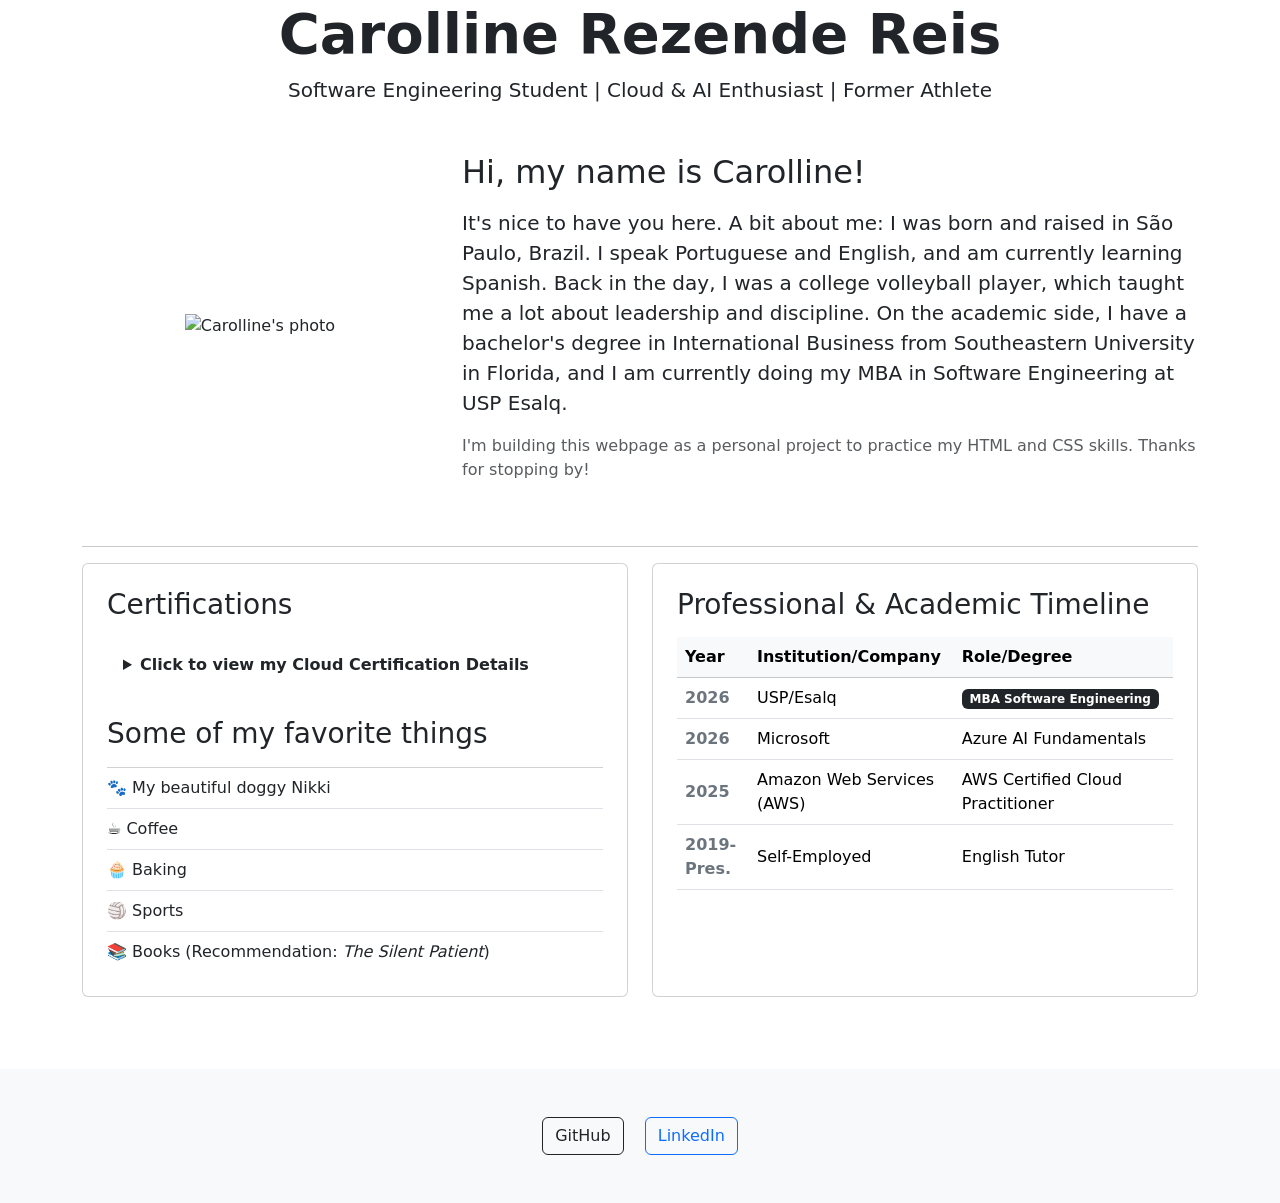
==== 01.bio-page/index.html @ e325eb5b "update file" ====
<!--
<!DOCTYPE html>
<html lang="en">
    <head>
        <title>Personal Bio</title>
    </head>
    <body>
        <h2>Carolline Rezende Reis</h2>
        
        <div>
            <img src="photo_bio.jpg" alt="Carolline's img" width="200">
        </div>
        
        <p>Hi, my name is Carolline! It's nice to have you here.
        A bit about me: I was born and raised in São Paulo, Brazil. I speak Portuguese and English, and am currently learning Spanish. Back in the day, I was a college volleyball player, which taught me a lot about leadership and discipline. On the academic side, I have a bachelor's degree in International Business from Southeastern University in Florida, and I am currently doing my MBA in Software Engineering at USP Esalq.
        I'm building this webpage as a personal project to practice my HTML and CSS skills. Thanks for stopping by!</p>
        
        <div>
            <details>
                <summary><strong>Click to view my Cloud Certification Details</strong></summary>
                <ul>
                    <li><strong>AWS Certified Cloud Practitioner (2025):</strong> Covered core cloud infrastructure, security compliance, and foundational AWS services.</li>
                    <li><strong>Azure AI Fundamentals (2026):</strong> Focused on artificial intelligence workloads, machine learning principles, and computer vision on Azure.</li>
                </ul>
            </details>
        </div>
        
        <h3>Some of my favorite things:</h3>
        <ul>
            <li>My beautiful doggy Nikki</li>
            <li>Coffee</li>
            <li>Baking</li>
            <li>Sports</li> 
            <li>Books - Recommendation:
                <ul>
                    <li>The Silent Patient</li>
                </ul>
            </li> 
        </ul>

        <h3>Professional & Academic Timeline</h3>
        <table>
            <thead>
                <tr>
                    <th>Year</th>
                    <th>Institution/Company</th>
                    <th>Role/Degree</th>
                </tr>
            </thead>
            <tbody>
                <tr>
                    <td>2026</td>
                    <td>USP/Esalq</td>
                    <td>MBA Software Engineering</td>
                </tr>
                <tr>
                    <td>2026</td>
                    <td>Microsoft</td>
                    <td>Azure AI Fundamentals</td>
                </tr>
                <tr>
                    <td>2025</td>
                    <td>Amazon Web Services (AWS)</td>
                    <td>AWS Certified Cloud Practitioner</td>
                </tr>
                <tr>
                    <td>2019-Present</td>
                    <td>Self-Employed</td>
                    <td>English Tutor</td>
                </tr>
            </tbody>
        </table>

        <br>
        <a href="https://github.com/carollinereis">github</a> 
        <a href="https://www.linkedin.com/in/carollinereis">linkedin</a> 
    </body> 
</html>
--> 
<!DOCTYPE html>
<html lang="en">
<head>
    <meta charset="UTF-8">
    <meta name="viewport" content="width=device-width, initial-scale=1.0">
    <title>Carolline Rezende Reis | Personal Bio</title>
    
    <link href="https://cdn.jsdelivr.net/npm/bootstrap@5.3.3/dist/css/bootstrap.min.css" rel="stylesheet">
    
    <link rel="preconnect" href="https://fonts.googleapis.com">
    <link rel="preconnect" href="https://fonts.gstatic.com" crossorigin>
    <link href="https://fonts.googleapis.com/css2?family=Inter:wght@300;400;500&family=Playfair+Display:ital,wght@0,600;1,400&display=swap" rel="stylesheet">

    <link href="styles.css" rel="stylesheet">
</head>
<body>

    <header class="hero-section text-center mb-5">
        <div class="container">
            <h1 class="display-4 fw-bold">Carolline Rezende Reis</h1>
            <p class="lead subtitle-text">Software Engineering Student | Cloud & AI Enthusiast | Former Athlete</p>
        </div>
    </header>

    <main class="container">
        
        <section class="row align-items-center mb-5">
            <div class="col-md-4 text-center mb-4 mb-md-0">
                <img src="photo_bio.jpg" alt="Carolline's photo" class="img-fluid profile-img">
            </div>
            <div class="col-md-8">
                <h2 class="mb-3">Hi, my name is Carolline!</h2>
                <p class="fs-5 bio-text">
                    It's nice to have you here. A bit about me: I was born and raised in São Paulo, Brazil. 
                    I speak Portuguese and English, and am currently learning Spanish. Back in the day, I was a 
                    college volleyball player, which taught me a lot about leadership and discipline. On the academic side, 
                    I have a bachelor's degree in International Business from Southeastern University in Florida, and I am 
                    currently doing my MBA in Software Engineering at USP Esalq.
                </p>
                <p class="text-muted">I'm building this webpage as a personal project to practice my HTML and CSS skills. Thanks for stopping by!</p>
            </div>
        </section>

        <hr class="section-divider">

        <section class="row">
            
            <div class="col-lg-6 mb-4">
                <div class="card p-4 h-100">
                    <h3 class="mb-3">Certifications</h3>
                    <div class="mb-4">
                        <details class="custom-details p-3 rounded">
                            <summary class="fw-bold">Click to view my Cloud Certification Details</summary>
                            <ul class="mt-3 mb-0">
                                <li><strong>AWS Certified Cloud Practitioner (2025):</strong> Covered core cloud infrastructure, security compliance, and foundational AWS services.</li>
                                <li class="mt-2"><strong>Azure AI Fundamentals (2026):</strong> Focused on artificial intelligence workloads, machine learning principles, and computer vision on Azure.</li>
                            </ul>
                        </details>
                    </div>

                    <h3 class="mb-3">Some of my favorite things</h3>
                    <ul class="list-group list-group-flush">
                        <li class="list-group-item bg-transparent px-0">🐾 My beautiful doggy Nikki</li>
                        <li class="list-group-item bg-transparent px-0">☕ Coffee</li>
                        <li class="list-group-item bg-transparent px-0">🧁 Baking</li>
                        <li class="list-group-item bg-transparent px-0">🏐 Sports</li>
                        <li class="list-group-item bg-transparent px-0">📚 Books (Recommendation: <em>The Silent Patient</em>)</li>
                    </ul>
                </div>
            </div>

            <div class="col-lg-6 mb-4">
                <div class="card p-4 h-100">
                    <h3 class="mb-3">Professional & Academic Timeline</h3>
                    <div class="table-responsive">
                        <table class="table table-hover align-middle">
                            <thead class="table-light">
                                <tr>
                                    <th>Year</th>
                                    <th>Institution/Company</th>
                                    <th>Role/Degree</th>
                                </tr>
                            </thead>
                            <tbody>
                                <tr>
                                    <td class="fw-bold text-secondary">2026</td>
                                    <td>USP/Esalq</td>
                                    <td><span class="badge bg-dark text-white">MBA Software Engineering</span></td>
                                </tr>
                                <tr>
                                    <td class="fw-bold text-secondary">2026</td>
                                    <td>Microsoft</td>
                                    <td>Azure AI Fundamentals</td>
                                </tr>
                                <tr>
                                    <td class="fw-bold text-secondary">2025</td>
                                    <td>Amazon Web Services (AWS)</td>
                                    <td>AWS Certified Cloud Practitioner</td>
                                </tr>
                                <tr>
                                    <td class="fw-bold text-secondary">2019-Pres.</td>
                                    <td>Self-Employed</td>
                                    <td>English Tutor</td>
                                </tr>
                            </tbody>
                        </table>
                    </div>
                </div>
            </div>
        </section>

    </main>

    <footer class="text-center py-5 mt-5 bg-light">
        <div class="container">
            <a href="https://github.com/carollinereis" target="_blank" class="btn btn-outline-dark mx-2">
                GitHub
            </a> 
            <a href="https://www.linkedin.com/in/carollinereis" target="_blank" class="btn btn-outline-primary mx-2">
                LinkedIn
            </a>
        </div>
    </footer>

    <script src="https://cdn.jsdelivr.net/npm/bootstrap@5.3.3/dist/js/bootstrap.bundle.min.js"></script>
</body>
</html>
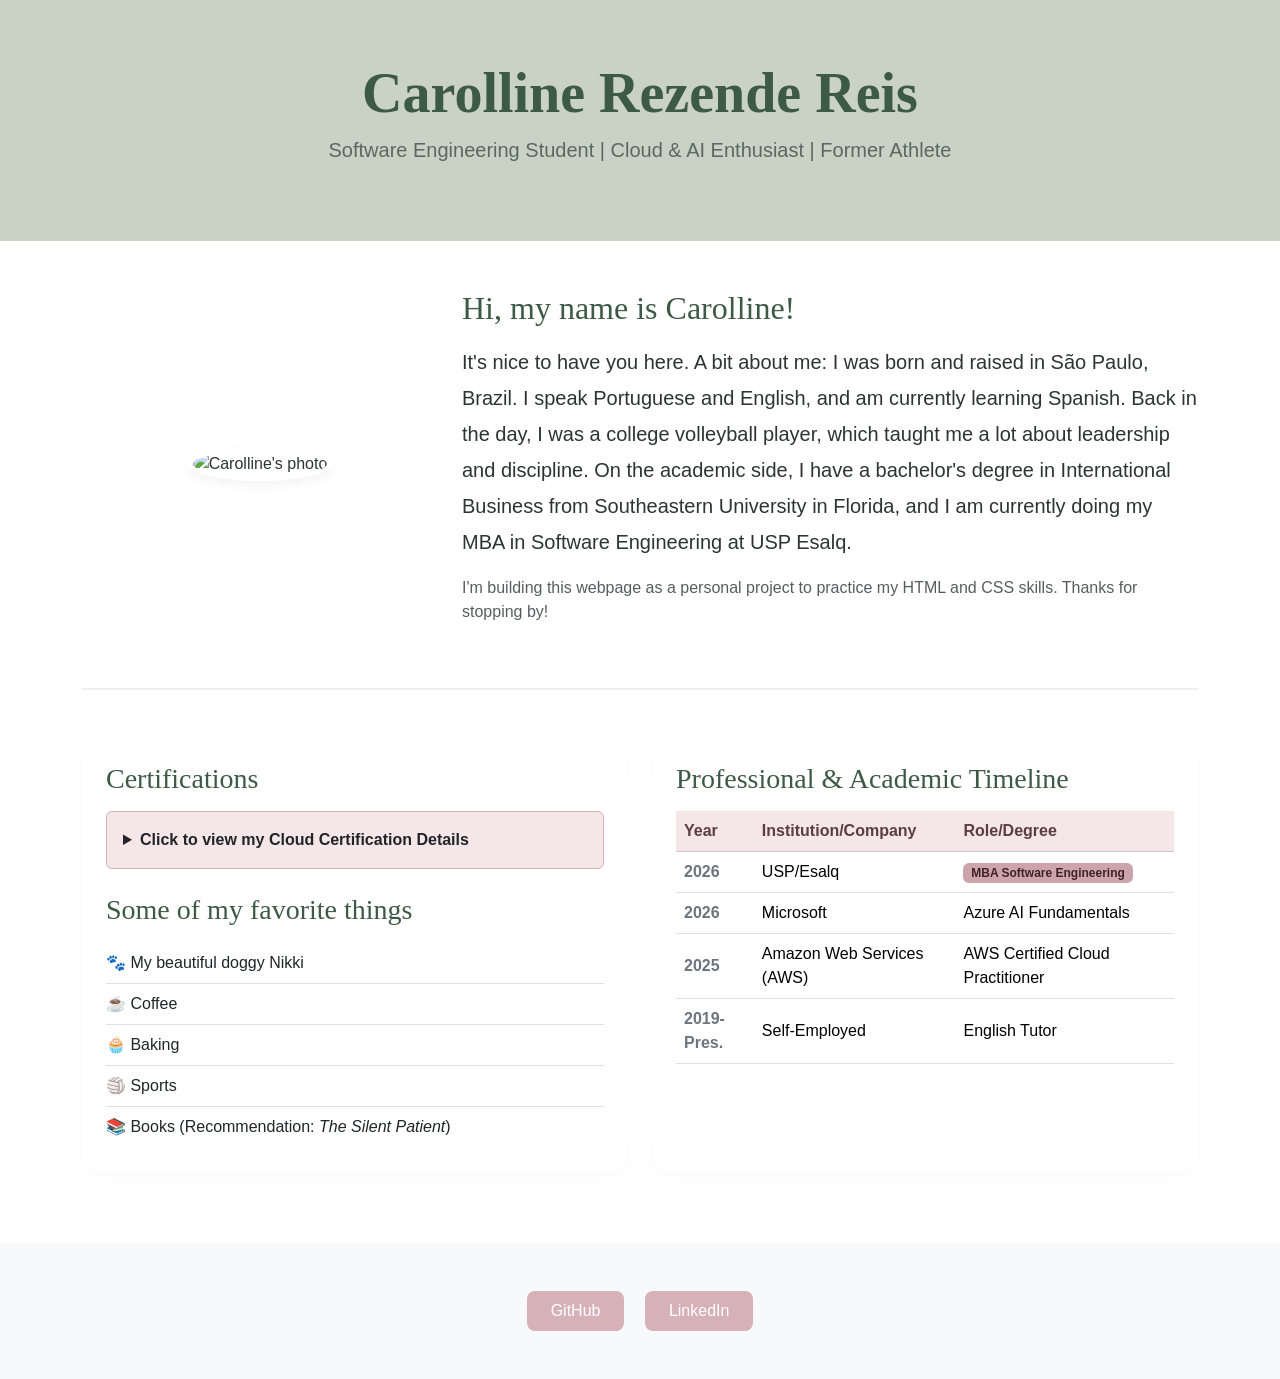
==== commit 2525cfd3: "work in progress" ====
--- a/01.bio-page/index.html
+++ b/01.bio-page/index.html
@@ -1,82 +1,3 @@
-<!--
-<!DOCTYPE html>
-<html lang="en">
-    <head>
-        <title>Personal Bio</title>
-    </head>
-    <body>
-        <h2>Carolline Rezende Reis</h2>
-        
-        <div>
-            <img src="photo_bio.jpg" alt="Carolline's img" width="200">
-        </div>
-        
-        <p>Hi, my name is Carolline! It's nice to have you here.
-        A bit about me: I was born and raised in São Paulo, Brazil. I speak Portuguese and English, and am currently learning Spanish. Back in the day, I was a college volleyball player, which taught me a lot about leadership and discipline. On the academic side, I have a bachelor's degree in International Business from Southeastern University in Florida, and I am currently doing my MBA in Software Engineering at USP Esalq.
-        I'm building this webpage as a personal project to practice my HTML and CSS skills. Thanks for stopping by!</p>
-        
-        <div>
-            <details>
-                <summary><strong>Click to view my Cloud Certification Details</strong></summary>
-                <ul>
-                    <li><strong>AWS Certified Cloud Practitioner (2025):</strong> Covered core cloud infrastructure, security compliance, and foundational AWS services.</li>
-                    <li><strong>Azure AI Fundamentals (2026):</strong> Focused on artificial intelligence workloads, machine learning principles, and computer vision on Azure.</li>
-                </ul>
-            </details>
-        </div>
-        
-        <h3>Some of my favorite things:</h3>
-        <ul>
-            <li>My beautiful doggy Nikki</li>
-            <li>Coffee</li>
-            <li>Baking</li>
-            <li>Sports</li> 
-            <li>Books - Recommendation:
-                <ul>
-                    <li>The Silent Patient</li>
-                </ul>
-            </li> 
-        </ul>
-
-        <h3>Professional & Academic Timeline</h3>
-        <table>
-            <thead>
-                <tr>
-                    <th>Year</th>
-                    <th>Institution/Company</th>
-                    <th>Role/Degree</th>
-                </tr>
-            </thead>
-            <tbody>
-                <tr>
-                    <td>2026</td>
-                    <td>USP/Esalq</td>
-                    <td>MBA Software Engineering</td>
-                </tr>
-                <tr>
-                    <td>2026</td>
-                    <td>Microsoft</td>
-                    <td>Azure AI Fundamentals</td>
-                </tr>
-                <tr>
-                    <td>2025</td>
-                    <td>Amazon Web Services (AWS)</td>
-                    <td>AWS Certified Cloud Practitioner</td>
-                </tr>
-                <tr>
-                    <td>2019-Present</td>
-                    <td>Self-Employed</td>
-                    <td>English Tutor</td>
-                </tr>
-            </tbody>
-        </table>
-
-        <br>
-        <a href="https://github.com/carollinereis">github</a> 
-        <a href="https://www.linkedin.com/in/carollinereis">linkedin</a> 
-    </body> 
-</html>
---> 
 <!DOCTYPE html>
 <html lang="en">
 <head>
@@ -90,7 +11,7 @@
     <link rel="preconnect" href="https://fonts.gstatic.com" crossorigin>
     <link href="https://fonts.googleapis.com/css2?family=Inter:wght@300;400;500&family=Playfair+Display:ital,wght@0,600;1,400&display=swap" rel="stylesheet">
 
-    <link href="styles.css" rel="stylesheet">
+    <link href="style.css" rel="stylesheet">
 </head>
 <body>
 
--- a/01.bio-page/style.css
+++ b/01.bio-page/style.css
@@ -0,0 +1,85 @@
+body {
+    font-family: 'inter', sans-serif;
+    background-color: #ffffff;
+    color: #2c3531;
+}
+
+h1, h2, h3, h4 {
+    font-family: 'Playfair Display', serif;
+    color: #3d5a46;
+}
+
+.hero-section {
+    background-color: #cad2c5;
+    padding: 60px 0;
+}
+
+.subtitle-text {
+    color: #5b6862;
+}
+
+.profile-img {
+    width: 200px;
+    height: 200px;
+    border-radius: 50%;
+    object-fit: cover;
+    border: 5px solid #ffffff;
+    box-shadow: 0 4px 12px rgba(0, 0, 0, 0.05);
+}
+
+.bio-text {
+    line-height: 1.8;
+}
+
+.card {
+    border: none;
+    background-color: #ffffff;
+    border-radius: 16px;
+    box-shadow: 0 4px 20px rgba(0, 0, 0, 0.02);
+}
+
+.custom-details {
+    background-color: #f5e6e8;
+    border: 1px solid #d6b2b8;
+}
+
+.custom-details summary {
+    cursor: pointer;
+}
+
+.section-divider {
+    margin: 3rem 0;
+    border-top: 2px solid #d8e2dc;
+    opacity: 0.5;
+}
+
+.table thead th,
+.table .table-light th {
+    background-color: #f5e6e8 !important; 
+    color: #5c3d42 !important;            
+}
+
+.table-hover tbody tr:hover {
+    background-color: #f4f7f5 !important; 
+    color: #2c3531 !important;            
+}
+
+.badge.bg-dark {
+    background-color: #cda4ab !important; 
+    color: #3e2226 !important;            
+}
+footer .btn-outline-dark, 
+footer .btn-outline-primary {
+    background-color: #d6b2b8 !important; 
+    color: #ffffff !important;           
+    border: none !important;              
+    padding: 8px 24px;
+    border-radius: 8px;
+    transition: background-color 0.2s ease;
+}
+
+footer .btn-outline-dark:hover, 
+footer .btn-outline-primary:hover {
+    background-color: #bfa0a5 !important;
+    color: #ffffff !important;
+}
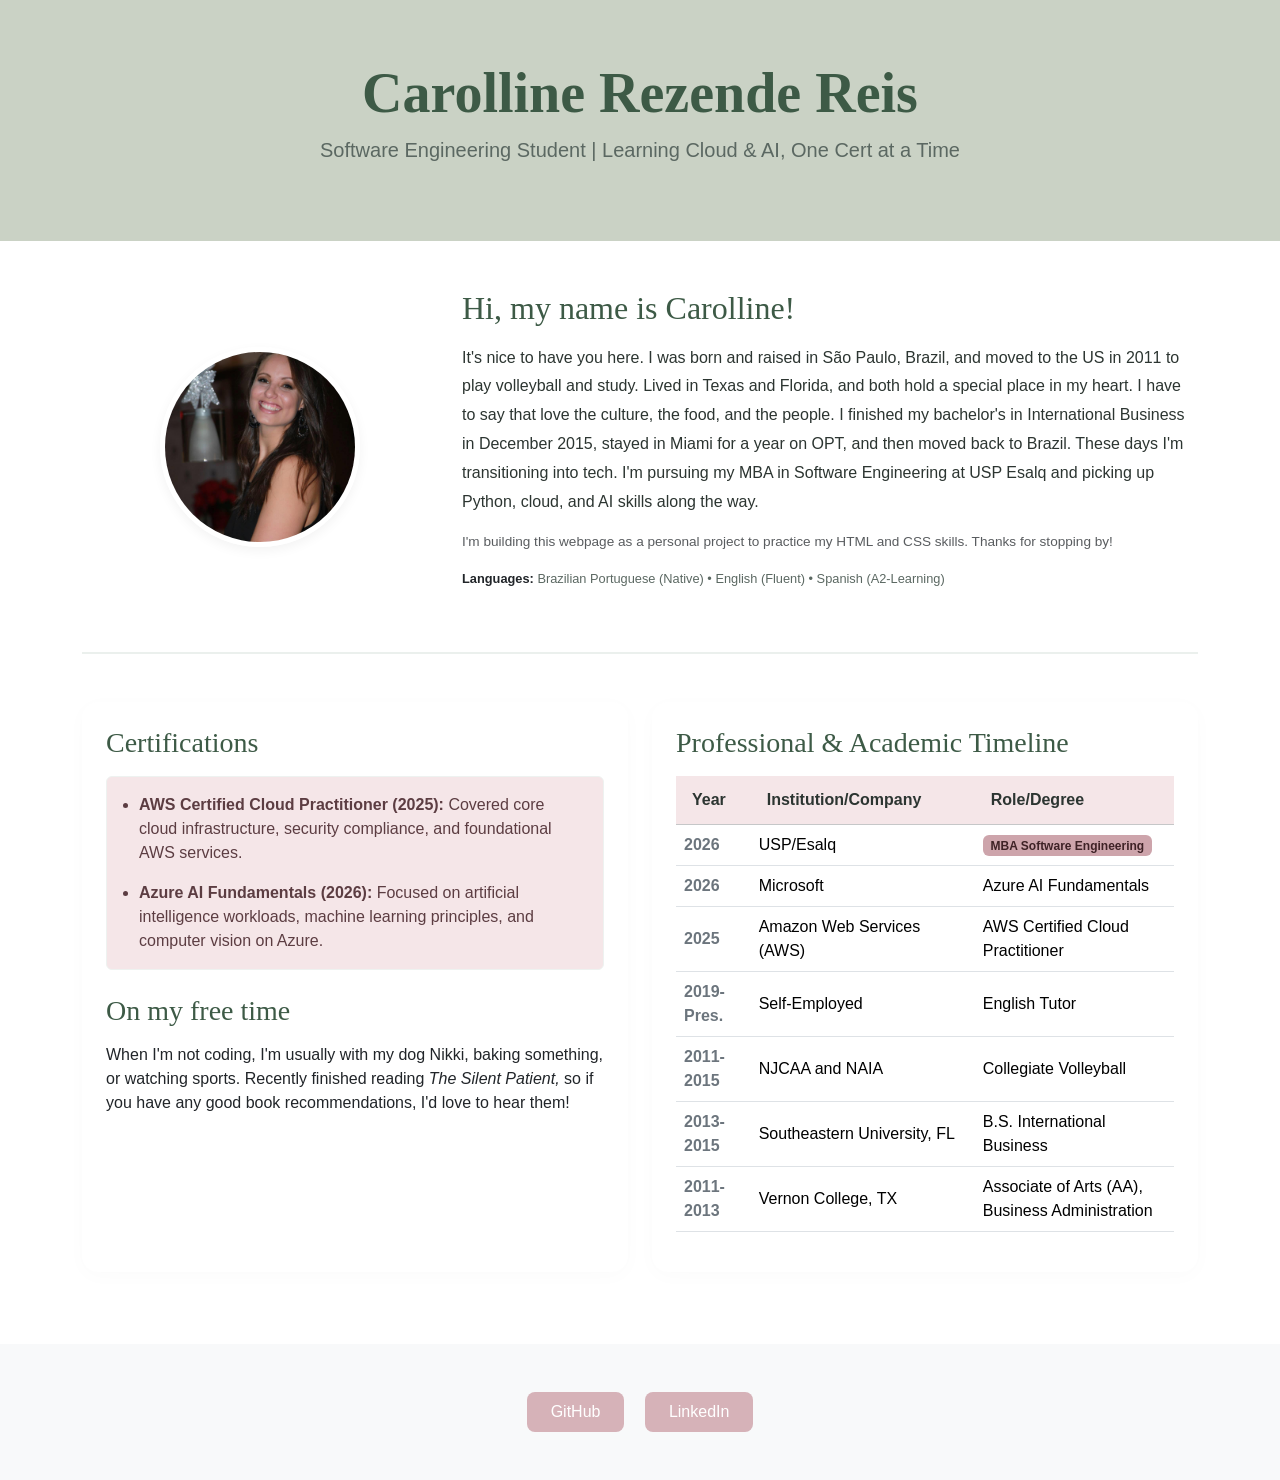
==== commit 840123b0: "update html and css file" ====
--- a/01.bio-page/index.html
+++ b/01.bio-page/index.html
@@ -18,7 +18,7 @@
     <header class="hero-section text-center mb-5">
         <div class="container">
             <h1 class="display-4 fw-bold">Carolline Rezende Reis</h1>
-            <p class="lead subtitle-text">Software Engineering Student | Cloud & AI Enthusiast | Former Athlete</p>
+            <p class="lead subtitle-text">Software Engineering Student | Learning Cloud & AI, One Cert at a Time</p>
         </div>
     </header>
 
@@ -30,42 +30,41 @@
             </div>
             <div class="col-md-8">
                 <h2 class="mb-3">Hi, my name is Carolline!</h2>
-                <p class="fs-5 bio-text">
-                    It's nice to have you here. A bit about me: I was born and raised in São Paulo, Brazil. 
-                    I speak Portuguese and English, and am currently learning Spanish. Back in the day, I was a 
-                    college volleyball player, which taught me a lot about leadership and discipline. On the academic side, 
-                    I have a bachelor's degree in International Business from Southeastern University in Florida, and I am 
-                    currently doing my MBA in Software Engineering at USP Esalq.
+                <p class="fs-6 bio-text">
+                    It's nice to have you here. I was born and raised in São Paulo, Brazil, and moved to the US in 2011 to play volleyball and study. 
+                    Lived in Texas and Florida, and both hold a special place in my heart. I have to say that love the culture, the food, and the people. 
+                    I finished my bachelor's in International Business in December 2015, stayed in Miami for a year on OPT, and then moved back to Brazil.
+                    These days I'm transitioning into tech. I'm pursuing my MBA in Software Engineering at USP Esalq and picking up Python, cloud, and AI skills along the way.
                 </p>
                 <p class="text-muted">I'm building this webpage as a personal project to practice my HTML and CSS skills. Thanks for stopping by!</p>
+                <p class="mt-3 lang-text">
+                    <strong class="text-dark">Languages:</strong> Brazilian Portuguese (Native) &bull; English (Fluent) &bull; Spanish (A2-Learning)
+                </p>
             </div>
         </section>
 
         <hr class="section-divider">
 
-        <section class="row">
-            
-            <div class="col-lg-6 mb-4">
-                <div class="card p-4 h-100">
-                    <h3 class="mb-3">Certifications</h3>
-                    <div class="mb-4">
-                        <details class="custom-details p-3 rounded">
-                            <summary class="fw-bold">Click to view my Cloud Certification Details</summary>
-                            <ul class="mt-3 mb-0">
-                                <li><strong>AWS Certified Cloud Practitioner (2025):</strong> Covered core cloud infrastructure, security compliance, and foundational AWS services.</li>
-                                <li class="mt-2"><strong>Azure AI Fundamentals (2026):</strong> Focused on artificial intelligence workloads, machine learning principles, and computer vision on Azure.</li>
-                            </ul>
-                        </details>
-                    </div>
+<section class="row">
+    
+    <div class="col-lg-6 mb-4">
+        <div class="card p-4 h-100">
+            <h3 class="mb-3">Certifications</h3>
+            <div class="mb-4">
+                <div class="custom-details p-3 rounded">
+                    <ul class="mb-0 ps-3">
+                        <li><strong>AWS Certified Cloud Practitioner (2025):</strong> Covered core cloud infrastructure, security compliance, and foundational AWS services.</li>
+                        <li class="mt-3"><strong>Azure AI Fundamentals (2026):</strong> Focused on artificial intelligence workloads, machine learning principles, and computer vision on Azure.</li>
+                    </ul>
+                </div>
+            </div>
 
-                    <h3 class="mb-3">Some of my favorite things</h3>
-                    <ul class="list-group list-group-flush">
-                        <li class="list-group-item bg-transparent px-0">🐾 My beautiful doggy Nikki</li>
-                        <li class="list-group-item bg-transparent px-0">☕ Coffee</li>
-                        <li class="list-group-item bg-transparent px-0">🧁 Baking</li>
-                        <li class="list-group-item bg-transparent px-0">🏐 Sports</li>
-                        <li class="list-group-item bg-transparent px-0">📚 Books (Recommendation: <em>The Silent Patient</em>)</li>
-                    </ul>
+                    <h3 class="mb-3">On my free time</h3>
+                    <p>
+                       When I'm not coding, I'm usually with my dog Nikki, baking something, or watching sports. 
+                       Recently finished reading <em>The Silent Patient,</em> so if you have any good book recommendations, I'd love to hear them! 
+                    </p>
+                    
                 </div>
             </div>
 
@@ -102,6 +101,21 @@
                                     <td>Self-Employed</td>
                                     <td>English Tutor</td>
                                 </tr>
+                                <tr>
+                                    <td class="fw-bold text-secondary">2011-2015</td>
+                                    <td>NJCAA and NAIA</td>
+                                    <td>Collegiate Volleyball</td>
+                                </tr>
+                                <tr>
+                                    <td class="fw-bold text-secondary">2013-2015</td>
+                                    <td>Southeastern University, FL</td>
+                                    <td>B.S. International Business</td>
+                                </tr>
+                                <tr>
+                                    <td class="fw-bold text-secondary">2011-2013</td>
+                                    <td>Vernon College, TX</td>
+                                    <td>Associate of Arts (AA), Business Administration</td>
+                                </tr>
                             </tbody>
                         </table>
                     </div>
--- a/01.bio-page/style.css
+++ b/01.bio-page/style.css
@@ -9,6 +9,10 @@
     color: #3d5a46;
 }
 
+.text-muted {
+    font-size: 0.85rem !important;
+}
+
 .hero-section {
     background-color: #cad2c5;
     padding: 60px 0;
@@ -16,6 +20,11 @@
 
 .subtitle-text {
     color: #5b6862;
+}
+
+.lang-text {
+    font-size: 0.8rem;
+    color: #5b6862
 }
 
 .profile-img {
@@ -40,6 +49,7 @@
 
 .custom-details {
     background-color: #f5e6e8;
+    color: #5c3d42;
     border: 1px solid #d6b2b8;
 }
 
@@ -82,4 +92,22 @@
 footer .btn-outline-primary:hover {
     background-color: #bfa0a5 !important;
     color: #ffffff !important;
-}+}
+
+.custom-details {
+    background-color: #f5e6e8 !important;
+    border: 1px solid #eef2f0;
+    border-radius: 6px !important;     
+}
+
+.table thead th,
+.table .table-light th {
+    background-color: #f5e6e8 !important;
+    color: #2c3531 !important;
+    padding: 12px 16px !important;        
+    vertical-align: middle;
+}
+
+.table thead th:nth-child(1) { width: 15% !important; } 
+.table thead th:nth-child(2) { width: 45% !important; } 
+.table thead th:nth-child(3) { width: 40% !important; } 
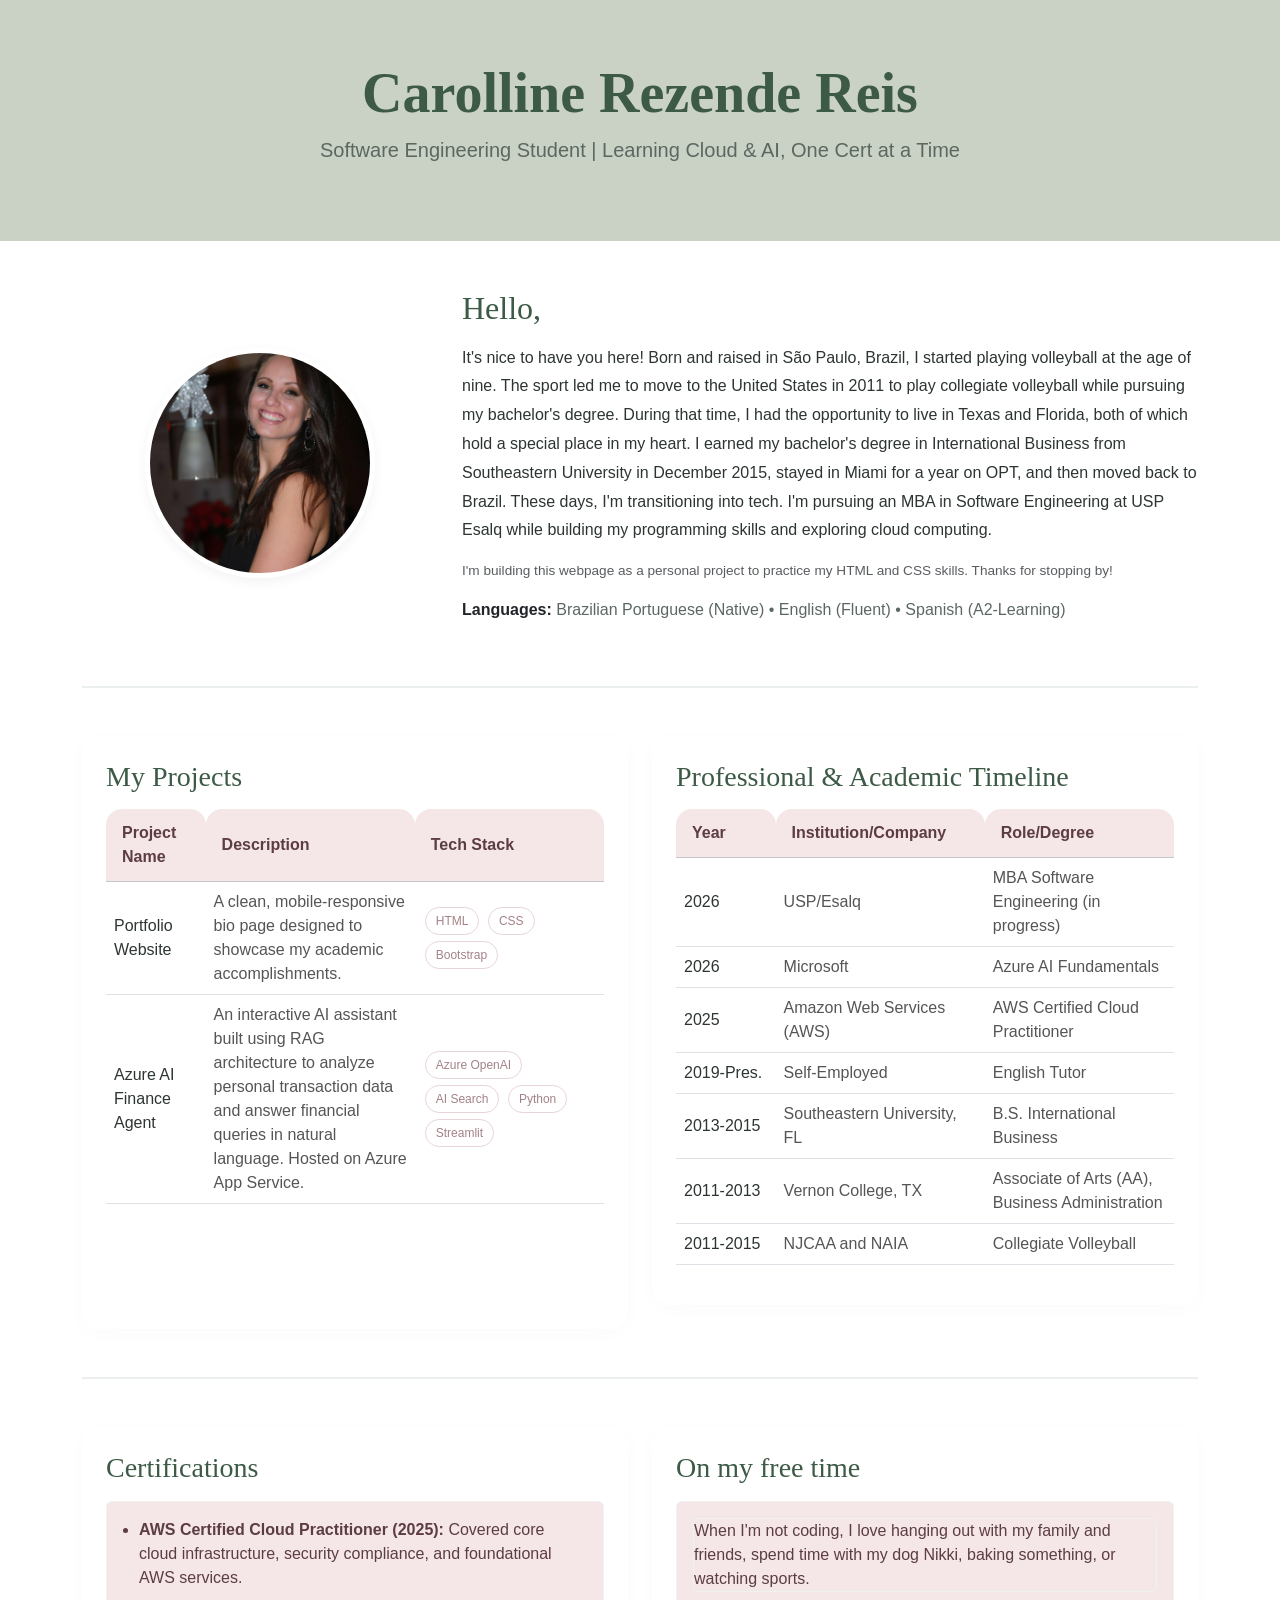
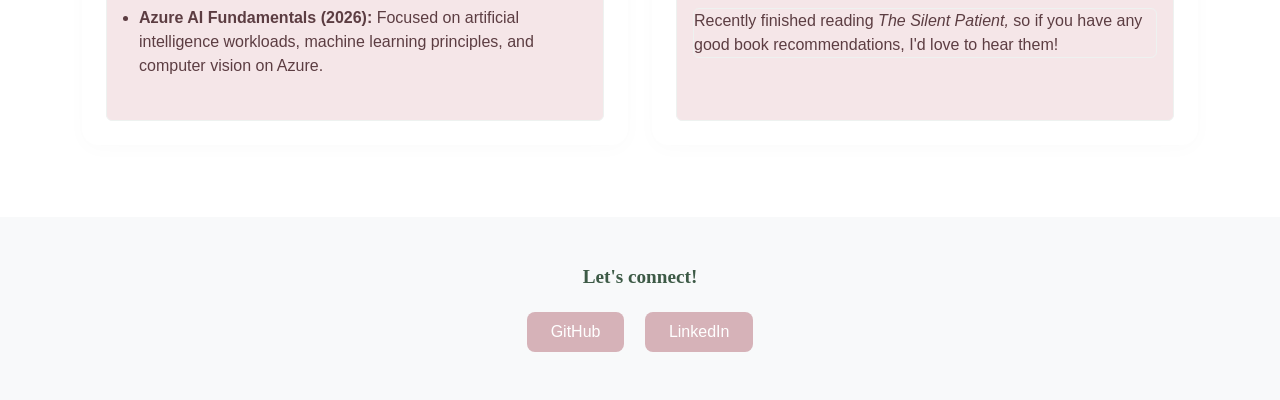
==== commit 3c9dfbc7: "upload files" ====
--- a/01.bio-page/index.html
+++ b/01.bio-page/index.html
@@ -29,12 +29,10 @@
                 <img src="photo_bio.jpg" alt="Carolline's photo" class="img-fluid profile-img">
             </div>
             <div class="col-md-8">
-                <h2 class="mb-3">Hi, my name is Carolline!</h2>
+                <h2 class="mb-3">Hello,</h2>
                 <p class="fs-6 bio-text">
-                    It's nice to have you here. I was born and raised in São Paulo, Brazil, and moved to the US in 2011 to play volleyball and study. 
-                    Lived in Texas and Florida, and both hold a special place in my heart. I have to say that love the culture, the food, and the people. 
-                    I finished my bachelor's in International Business in December 2015, stayed in Miami for a year on OPT, and then moved back to Brazil.
-                    These days I'm transitioning into tech. I'm pursuing my MBA in Software Engineering at USP Esalq and picking up Python, cloud, and AI skills along the way.
+                    It's nice to have you here! Born and raised in São Paulo, Brazil, I started playing volleyball at the age of nine. The sport led me to move to the United States in 2011 to play collegiate volleyball while pursuing my bachelor's degree. During that time, I had the opportunity to live in Texas and Florida, both of which hold a special place in my heart.
+                    I earned my bachelor's degree in International Business from Southeastern University in December 2015, stayed in Miami for a year on OPT, and then moved back to Brazil. These days, I'm transitioning into tech. I'm pursuing an MBA in Software Engineering at USP Esalq while building my programming skills and exploring cloud computing.
                 </p>
                 <p class="text-muted">I'm building this webpage as a personal project to practice my HTML and CSS skills. Thanks for stopping by!</p>
                 <p class="mt-3 lang-text">
@@ -45,26 +43,41 @@
 
         <hr class="section-divider">
 
-<section class="row">
-    
-    <div class="col-lg-6 mb-4">
-        <div class="card p-4 h-100">
-            <h3 class="mb-3">Certifications</h3>
-            <div class="mb-4">
-                <div class="custom-details p-3 rounded">
-                    <ul class="mb-0 ps-3">
-                        <li><strong>AWS Certified Cloud Practitioner (2025):</strong> Covered core cloud infrastructure, security compliance, and foundational AWS services.</li>
-                        <li class="mt-3"><strong>Azure AI Fundamentals (2026):</strong> Focused on artificial intelligence workloads, machine learning principles, and computer vision on Azure.</li>
-                    </ul>
-                </div>
-            </div>
-
-                    <h3 class="mb-3">On my free time</h3>
-                    <p>
-                       When I'm not coding, I'm usually with my dog Nikki, baking something, or watching sports. 
-                       Recently finished reading <em>The Silent Patient,</em> so if you have any good book recommendations, I'd love to hear them! 
-                    </p>
+        <section class="row mb-5">
+            <div class="col-lg-6 mb-4 mb-lg-0">
+                <div class="card p-4 h-100">
+                    <h3 class="mb-3">My Projects</h3>
                     
+                    <div class="table-responsive">
+                        <table class="table table-hover align-middle">
+                            <thead class="table-light">
+                                <tr>
+                                    <th style="width: 30%">Project Name</th>
+                                    <th style="width: 45%">Description</th>
+                                    <th style="width: 25%">Tech Stack</th>
+                                </tr>
+                            </thead>
+                            <tbody>
+                                <tr>
+                                    <td class="fw-bold">Portfolio Website</td>
+                                    <td>A clean, mobile-responsive bio page designed to showcase my academic accomplishments.</td>
+                                    <td><span class="tag-clean">HTML</span> 
+                                        <span class="tag-clean">CSS</span> 
+                                        <span class="tag-clean">Bootstrap</span></td>
+                                </tr>
+                                <tr>
+                                    <td class="fw-bold">Azure AI Finance Agent</td>
+                                    <td>An interactive AI assistant built using RAG architecture to analyze personal transaction data and answer financial queries in natural language. Hosted on Azure App Service.</td>
+                                    <td>
+                                    <span class="tag-clean">Azure OpenAI</span> 
+                                    <span class="tag-clean">AI Search</span> 
+                                    <span class="tag-clean">Python</span> 
+                                    <span class="tag-clean">Streamlit</span>
+                                    </td>
+                                </tr>
+                            </tbody>
+                        </table>
+                    </div>
                 </div>
             </div>
 
@@ -84,7 +97,7 @@
                                 <tr>
                                     <td class="fw-bold text-secondary">2026</td>
                                     <td>USP/Esalq</td>
-                                    <td><span class="badge bg-dark text-white">MBA Software Engineering</span></td>
+                                    <td>MBA Software Engineering (in progress)</td>
                                 </tr>
                                 <tr>
                                     <td class="fw-bold text-secondary">2026</td>
@@ -102,11 +115,6 @@
                                     <td>English Tutor</td>
                                 </tr>
                                 <tr>
-                                    <td class="fw-bold text-secondary">2011-2015</td>
-                                    <td>NJCAA and NAIA</td>
-                                    <td>Collegiate Volleyball</td>
-                                </tr>
-                                <tr>
                                     <td class="fw-bold text-secondary">2013-2015</td>
                                     <td>Southeastern University, FL</td>
                                     <td>B.S. International Business</td>
@@ -116,6 +124,11 @@
                                     <td>Vernon College, TX</td>
                                     <td>Associate of Arts (AA), Business Administration</td>
                                 </tr>
+                                <tr>
+                                    <td class="fw-bold text-secondary">2011-2015</td>
+                                    <td>NJCAA and NAIA</td>
+                                    <td>Collegiate Volleyball</td>
+                                </tr>
                             </tbody>
                         </table>
                     </div>
@@ -123,10 +136,42 @@
             </div>
         </section>
 
+        <hr class="section-divider">
+
+        <section class="row">
+            <div class="col-lg-6 mb-4">
+                <div class="card p-4 h-100">
+                    <h3 class="mb-3">Certifications</h3>
+                    <div class="custom-details p-3 rounded">
+                        <ul class="mb-0 ps-3">
+                            <li><strong>AWS Certified Cloud Practitioner (2025):</strong> Covered core cloud infrastructure, security compliance, and foundational AWS services.</li>
+                            <li class="mt-3"><strong>Azure AI Fundamentals (2026):</strong> Focused on artificial intelligence workloads, machine learning principles, and computer vision on Azure.</li>
+                        </ul>
+                    </div>
+                </div> 
+            </div> 
+            
+            <div class="col-lg-6 mb-4">
+                <div class="card p-4 h-100">
+                    <h3 class="mb-3">On my free time</h3>
+                    <div class="custom-details p-3 rounded">
+                        <p class="freetime-text">
+                            When I'm not coding, I love hanging out with my family and friends, spend time with my dog Nikki, baking something, or watching sports. 
+                        </p>
+                        <p class="freetime-text mb-0">
+                            Recently finished reading <em>The Silent Patient,</em> so if you have any good book recommendations, I'd love to hear them! 
+                        </p>
+                    </div>
+                </div> 
+            </div> 
+        </section>
+
     </main>
 
     <footer class="text-center py-5 mt-5 bg-light">
         <div class="container">
+            <h4 class="mb-4 connect-title">Let's connect!</h4>
+
             <a href="https://github.com/carollinereis" target="_blank" class="btn btn-outline-dark mx-2">
                 GitHub
             </a> 
--- a/01.bio-page/style.css
+++ b/01.bio-page/style.css
@@ -23,13 +23,13 @@
 }
 
 .lang-text {
-    font-size: 0.8rem;
+    font-size: 1 rem;
     color: #5b6862
 }
 
 .profile-img {
-    width: 200px;
-    height: 200px;
+    width: 230px;
+    height: 230px;
     border-radius: 50%;
     object-fit: cover;
     border: 5px solid #ffffff;
@@ -38,13 +38,16 @@
 
 .bio-text {
     line-height: 1.8;
+    color: #2c3531;
+
 }
 
 .card {
     border: none;
     background-color: #ffffff;
     border-radius: 16px;
-    box-shadow: 0 4px 20px rgba(0, 0, 0, 0.02);
+    box-shadow: 0 4px 20px rgba(0, 0, 0, 0.02); 
+    overflow: hidden;
 }
 
 .custom-details {
@@ -65,9 +68,17 @@
 
 .table thead th,
 .table .table-light th {
-    background-color: #f5e6e8 !important; 
-    color: #5c3d42 !important;            
+    background-color: #f5e6e8 !important;
+    color: #5c3d42 !important;
+    padding: 12px 16px !important;        
+    vertical-align: middle;
+    border-top-left-radius: 16px !important;
+    border-top-right-radius: 16px !important;
 }
+
+.table thead th:nth-child(1) { width: 20% !important; } 
+.table thead th:nth-child(2) { width: 42% !important; } 
+.table thead th:nth-child(3) { width: 40% !important; } 
 
 .table-hover tbody tr:hover {
     background-color: #f4f7f5 !important; 
@@ -78,6 +89,41 @@
     background-color: #cda4ab !important; 
     color: #3e2226 !important;            
 }
+
+.tag-clean {
+    display: inline-block;
+    padding: 4px 10px;
+    margin: 3px 2px;
+    font-size: 0.75rem;          /* Fonte menorzinha e delicada */
+    font-weight: 500;
+    color: #a38287;              /* Texto em um tom de rosa antigo bem suave */
+    background-color: transparent; /* Remove totalmente o fundo escuro pesado */
+    border: 1px solid #e8d5d8;   /* Borda fina e discreta */
+    border-radius: 50px;         /* Mantém o formato arredondado de pílula */
+    white-space: nowrap;
+}
+
+.custom-details {
+    background-color: #f5e6e8 !important;
+    border: 1px solid #eef2f0;
+    border-radius: 6px !important;    
+    min-height: 220px 
+}
+
+.connect-title {
+    font-size: 1.2rem;   /* Makes it a perfectly balanced size */
+    font-weight: 600;     /* Gives it a clean, elegant weight */
+    color: #3d5a46;       /* Keeps it matching your beautiful heading sage green */
+}
+
+.freetime-text {
+    font-size: 1 rem;      /* A comfortable reading size */
+    border: 1px solid #eef2f0;
+    border-radius: 6px !important;  
+    line-height: 1.5;     /* Ensures good readability */
+    color: #5c3d42;       /* A soft, inviting color */
+}
+
 footer .btn-outline-dark, 
 footer .btn-outline-primary {
     background-color: #d6b2b8 !important; 
@@ -94,20 +140,11 @@
     color: #ffffff !important;
 }
 
-.custom-details {
-    background-color: #f5e6e8 !important;
-    border: 1px solid #eef2f0;
-    border-radius: 6px !important;     
+.table tbody td {
+    color: #555555 !important;    /* Um cinza escuro super suave e elegante */
 }
 
-.table thead th,
-.table .table-light th {
-    background-color: #f5e6e8 !important;
-    color: #2c3531 !important;
-    padding: 12px 16px !important;        
-    vertical-align: middle;
-}
-
-.table thead th:nth-child(1) { width: 15% !important; } 
-.table thead th:nth-child(2) { width: 45% !important; } 
-.table thead th:nth-child(3) { width: 40% !important; } +.table tbody td.fw-bold {
+    color: #2c3531 !important;    /* Mantém o tom escuro original do seu site, mas... */
+    font-weight: 500 !important;  /* ...deixa o negrito bem mais fino e delicado! */
+}
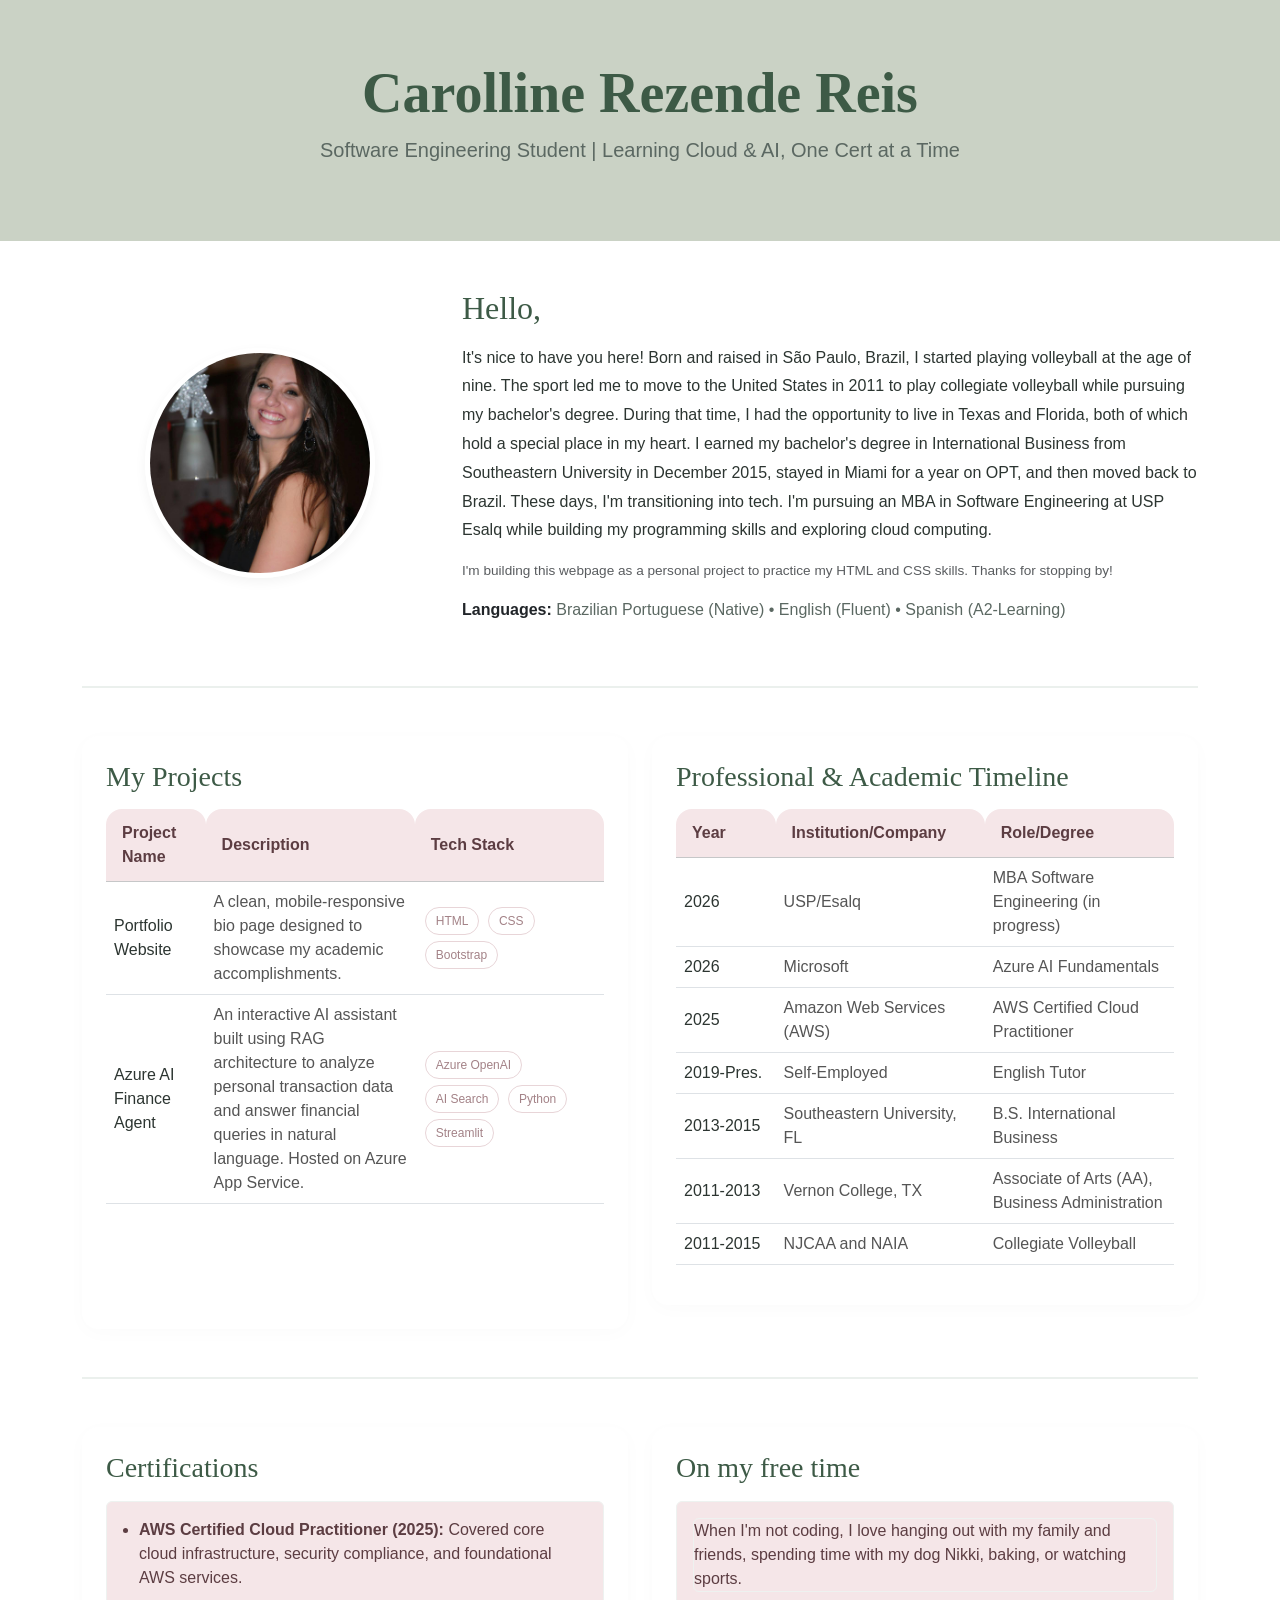
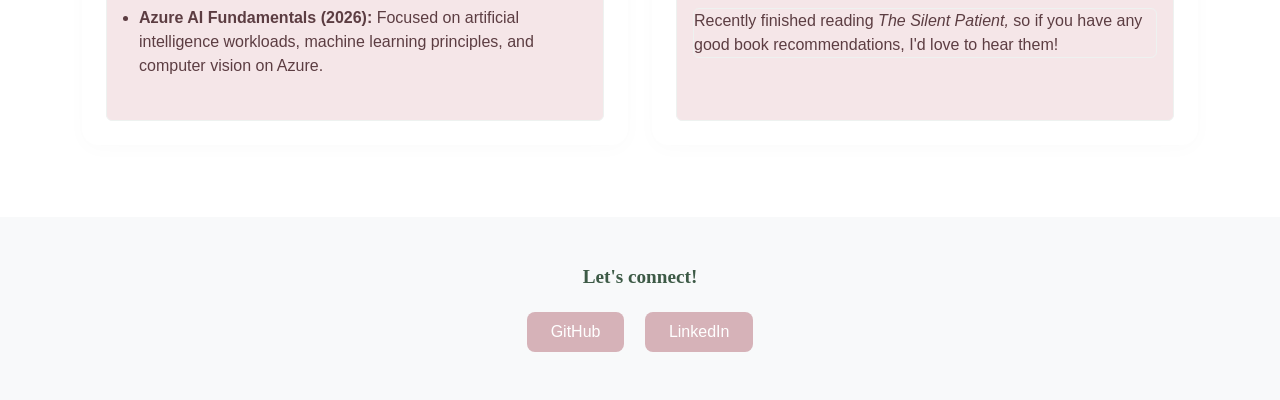
==== commit 7868349f: "update files" ====
--- a/01.bio-page/index.html
+++ b/01.bio-page/index.html
@@ -156,7 +156,7 @@
                     <h3 class="mb-3">On my free time</h3>
                     <div class="custom-details p-3 rounded">
                         <p class="freetime-text">
-                            When I'm not coding, I love hanging out with my family and friends, spend time with my dog Nikki, baking something, or watching sports. 
+                            When I'm not coding, I love hanging out with my family and friends, spending time with my dog Nikki, baking, or watching sports. 
                         </p>
                         <p class="freetime-text mb-0">
                             Recently finished reading <em>The Silent Patient,</em> so if you have any good book recommendations, I'd love to hear them! 
--- a/01.bio-page/style.css
+++ b/01.bio-page/style.css
@@ -94,12 +94,12 @@
     display: inline-block;
     padding: 4px 10px;
     margin: 3px 2px;
-    font-size: 0.75rem;          /* Fonte menorzinha e delicada */
+    font-size: 0.75rem;          
     font-weight: 500;
-    color: #a38287;              /* Texto em um tom de rosa antigo bem suave */
-    background-color: transparent; /* Remove totalmente o fundo escuro pesado */
-    border: 1px solid #e8d5d8;   /* Borda fina e discreta */
-    border-radius: 50px;         /* Mantém o formato arredondado de pílula */
+    color: #a38287;              
+    background-color: transparent; 
+    border: 1px solid #e8d5d8;   
+    border-radius: 50px;         
     white-space: nowrap;
 }
 
@@ -111,17 +111,17 @@
 }
 
 .connect-title {
-    font-size: 1.2rem;   /* Makes it a perfectly balanced size */
-    font-weight: 600;     /* Gives it a clean, elegant weight */
-    color: #3d5a46;       /* Keeps it matching your beautiful heading sage green */
+    font-size: 1.2rem;   
+    font-weight: 600;    
+    color: #3d5a46;       
 }
 
 .freetime-text {
-    font-size: 1 rem;      /* A comfortable reading size */
+    font-size: 1 rem;      
     border: 1px solid #eef2f0;
     border-radius: 6px !important;  
-    line-height: 1.5;     /* Ensures good readability */
-    color: #5c3d42;       /* A soft, inviting color */
+    line-height: 1.5;     
+    color: #5c3d42;      
 }
 
 footer .btn-outline-dark, 
@@ -141,10 +141,10 @@
 }
 
 .table tbody td {
-    color: #555555 !important;    /* Um cinza escuro super suave e elegante */
+    color: #555555 !important;    
 }
 
 .table tbody td.fw-bold {
-    color: #2c3531 !important;    /* Mantém o tom escuro original do seu site, mas... */
-    font-weight: 500 !important;  /* ...deixa o negrito bem mais fino e delicado! */
+    color: #2c3531 !important;    
+    font-weight: 500 !important;  
 }
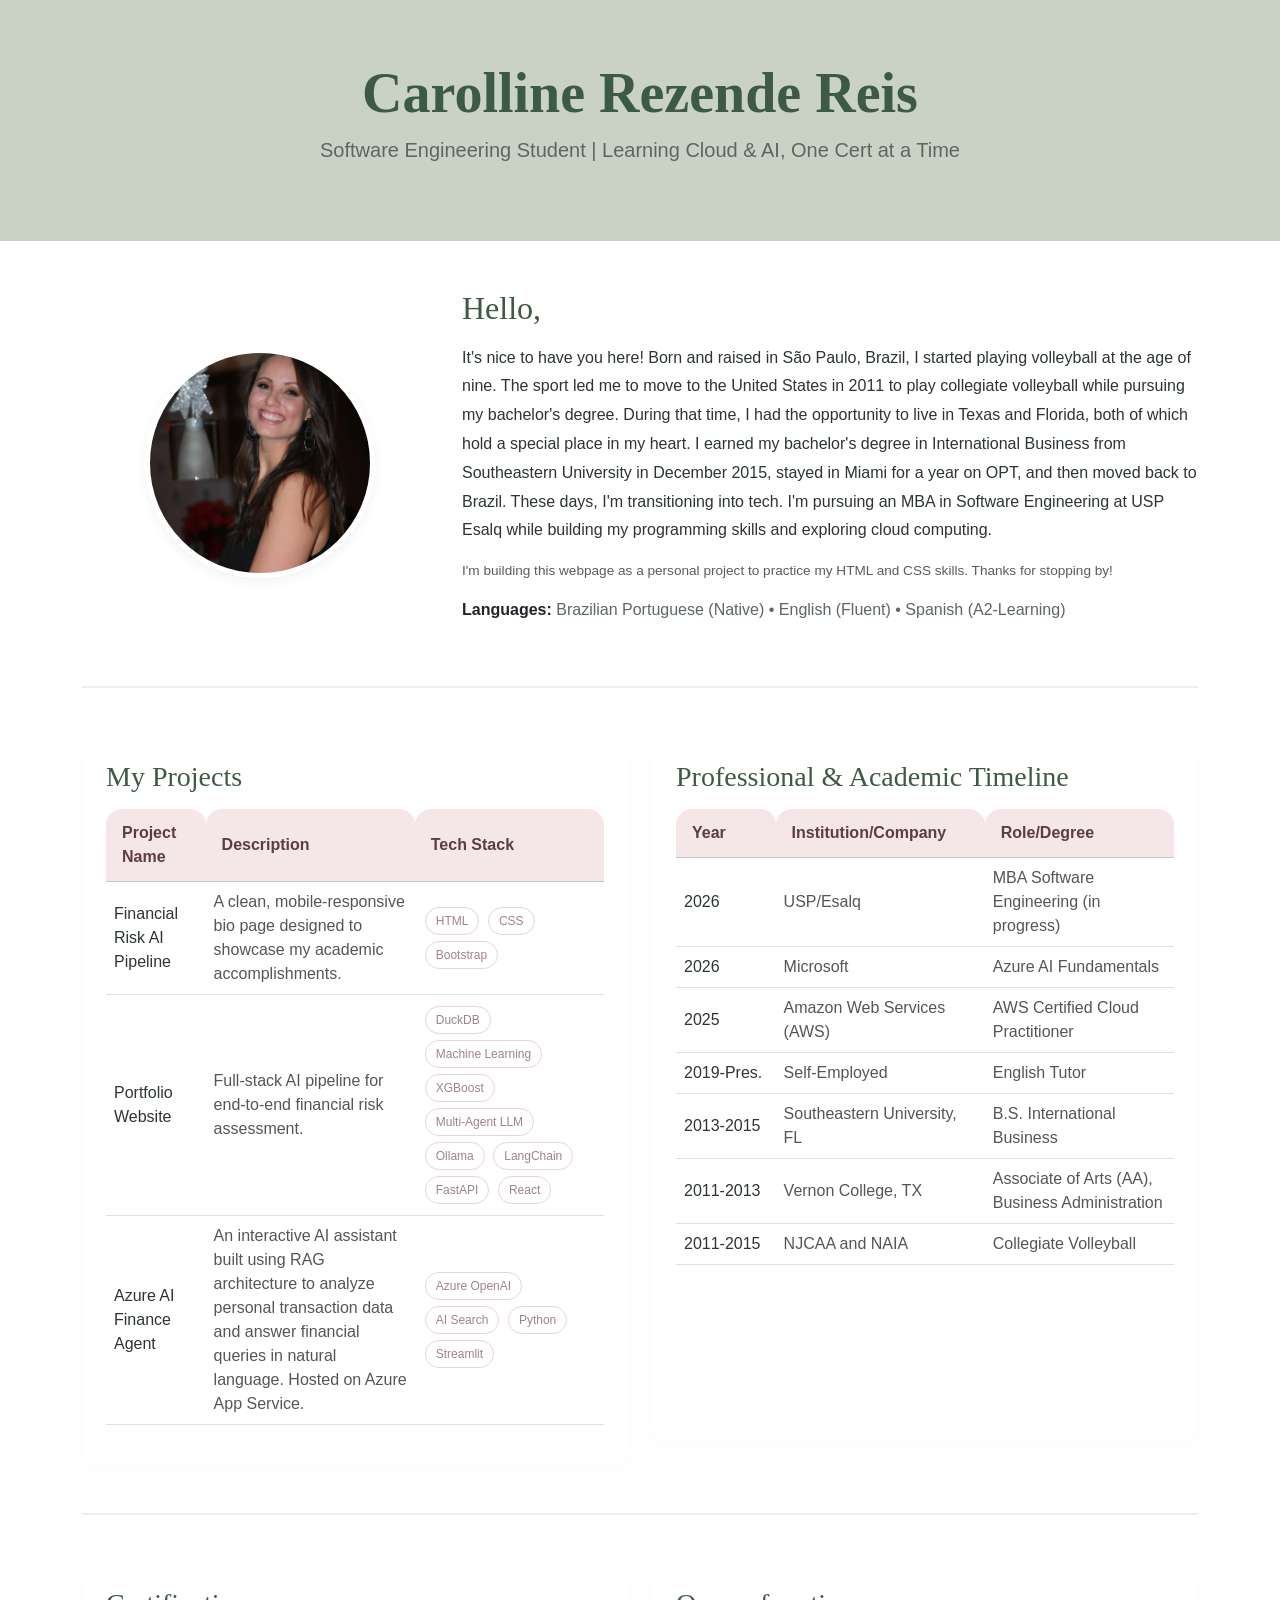
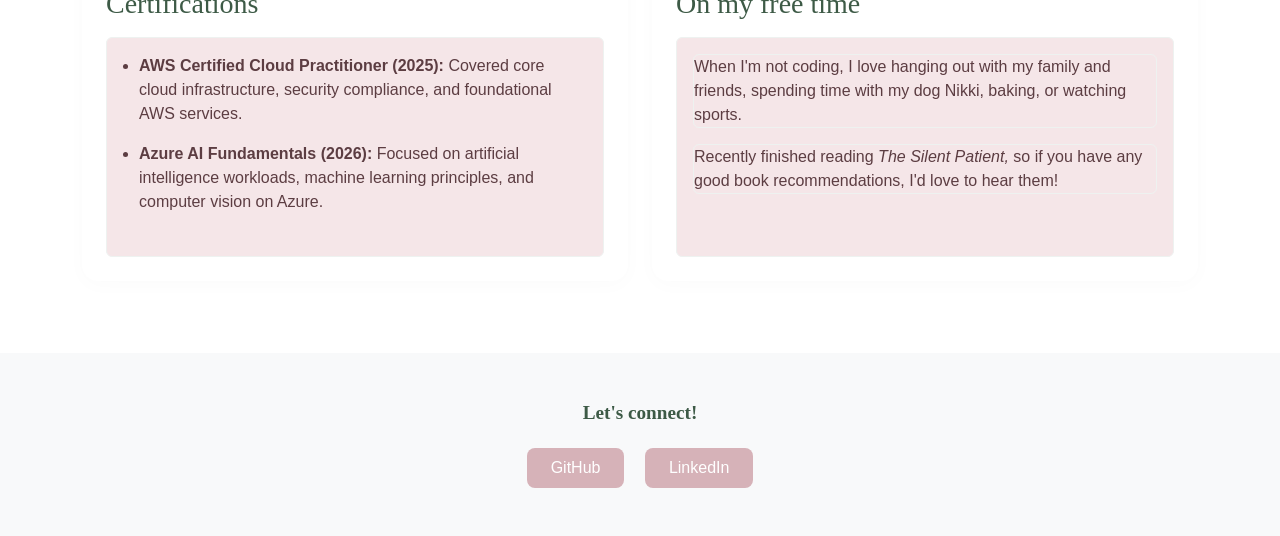
==== commit d440be11: "add latest project" ====
--- a/01.bio-page/index.html
+++ b/01.bio-page/index.html
@@ -58,12 +58,25 @@
                                 </tr>
                             </thead>
                             <tbody>
+                                <tbody>
                                 <tr>
-                                    <td class="fw-bold">Portfolio Website</td>
+                                    <td class="fw-bold">Financial Risk AI Pipeline</td>
                                     <td>A clean, mobile-responsive bio page designed to showcase my academic accomplishments.</td>
                                     <td><span class="tag-clean">HTML</span> 
                                         <span class="tag-clean">CSS</span> 
                                         <span class="tag-clean">Bootstrap</span></td>
+                                </tr>
+                                <tr>
+                                    <td class="fw-bold">Portfolio Website</td>
+                                    <td>Full-stack AI pipeline for end-to-end financial risk assessment.</td>
+                                    <td><span class="tag-clean">DuckDB</span> 
+                                        <span class="tag-clean">Machine Learning</span>
+                                        <span class="tag-clean">XGBoost</span>
+                                        <span class="tag-clean">Multi-Agent LLM</span>
+                                        <span class="tag-clean">Ollama</span>
+                                        <span class="tag-clean">LangChain</span> 
+                                        <span class="tag-clean">FastAPI</span>  
+                                        <span class="tag-clean">React</span></td>
                                 </tr>
                                 <tr>
                                     <td class="fw-bold">Azure AI Finance Agent</td>
--- a/01.bio-page/style.css
+++ b/01.bio-page/style.css
@@ -147,4 +147,5 @@
 .table tbody td.fw-bold {
     color: #2c3531 !important;    
     font-weight: 500 !important;  
-}+}
+
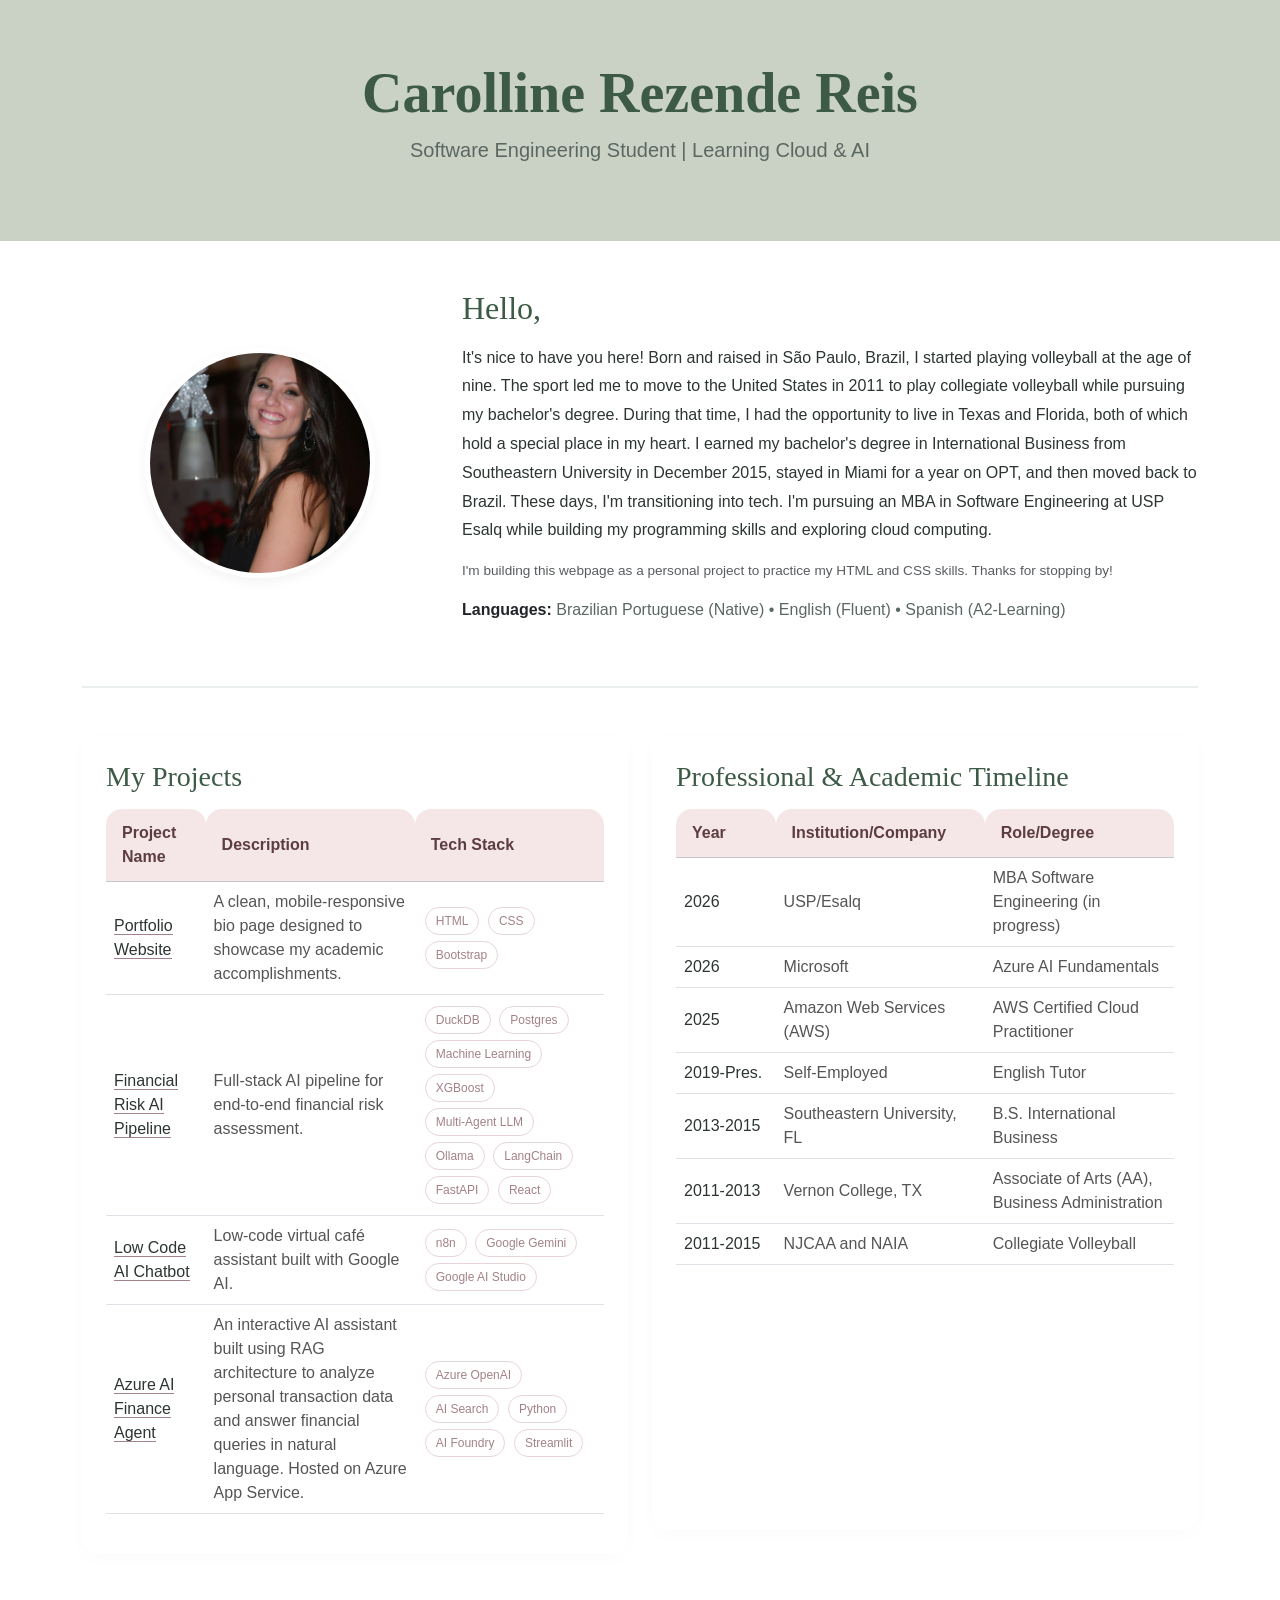
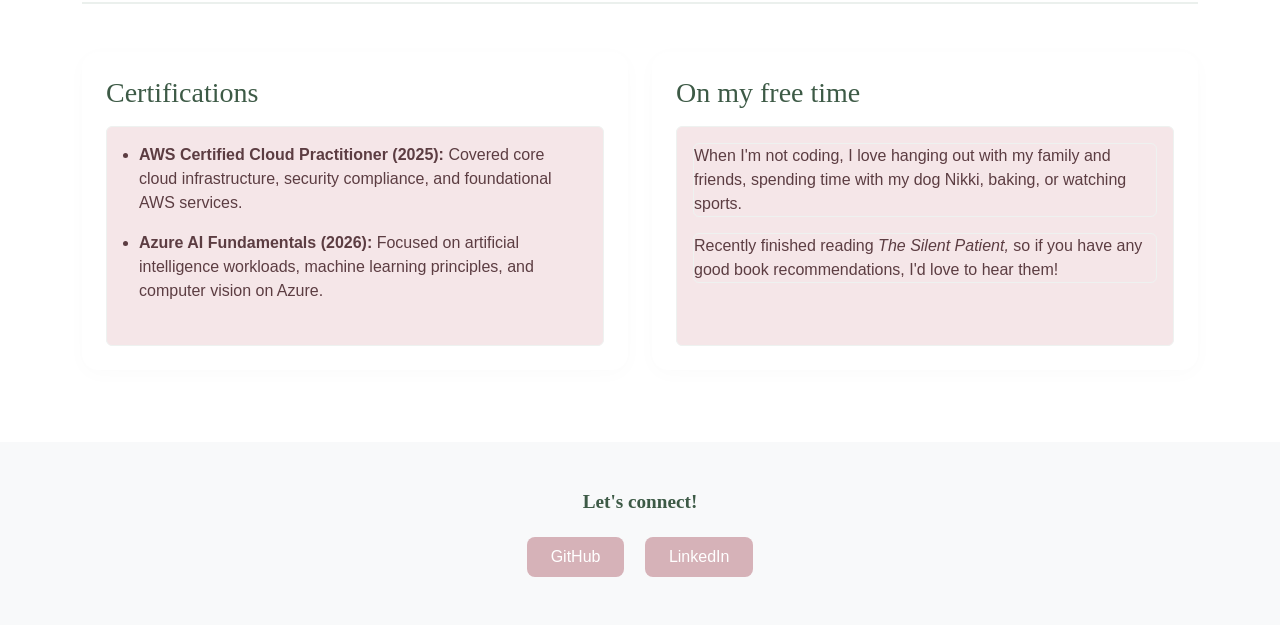
==== commit 673151d0: "update info" ====
--- a/01.bio-page/index.html
+++ b/01.bio-page/index.html
@@ -18,7 +18,7 @@
     <header class="hero-section text-center mb-5">
         <div class="container">
             <h1 class="display-4 fw-bold">Carolline Rezende Reis</h1>
-            <p class="lead subtitle-text">Software Engineering Student | Learning Cloud & AI, One Cert at a Time</p>
+            <p class="lead subtitle-text">Software Engineering Student | Learning Cloud & AI</p>
         </div>
     </header>
 
@@ -58,18 +58,18 @@
                                 </tr>
                             </thead>
                             <tbody>
-                                <tbody>
-                                <tr>
-                                    <td class="fw-bold">Financial Risk AI Pipeline</td>
+                                <tr>
+                                    <td class="fw-bold"><a href="https://github.com/carollinereis/CS50-projects/tree/main/01.bio-page" target="_blank" rel="noopener noreferrer" class="project-link">Portfolio Website</a></td>
                                     <td>A clean, mobile-responsive bio page designed to showcase my academic accomplishments.</td>
                                     <td><span class="tag-clean">HTML</span> 
                                         <span class="tag-clean">CSS</span> 
                                         <span class="tag-clean">Bootstrap</span></td>
                                 </tr>
                                 <tr>
-                                    <td class="fw-bold">Portfolio Website</td>
+                                    <td class="fw-bold"><a href="https://github.com/carollinereis/financial-risk-ai-pipeline" target="_blank" rel="noopener noreferrer" class="project-link">Financial Risk AI Pipeline</a></td>
                                     <td>Full-stack AI pipeline for end-to-end financial risk assessment.</td>
-                                    <td><span class="tag-clean">DuckDB</span> 
+                                    <td><span class="tag-clean">DuckDB</span>
+                                        <span class="tag-clean">Postgres</span> 
                                         <span class="tag-clean">Machine Learning</span>
                                         <span class="tag-clean">XGBoost</span>
                                         <span class="tag-clean">Multi-Agent LLM</span>
@@ -79,12 +79,20 @@
                                         <span class="tag-clean">React</span></td>
                                 </tr>
                                 <tr>
-                                    <td class="fw-bold">Azure AI Finance Agent</td>
+                                    <td class="fw-bold"><a href="https://github.com/carollinereis/low-code-ai-chatbot" target="_blank" rel="noopener noreferrer" class="project-link">Low Code AI Chatbot</a></td>
+                                    <td>Low-code virtual café assistant built with Google AI.</td>
+                                    <td><span class="tag-clean">n8n</span>
+                                        <span class="tag-clean">Google Gemini</span>
+                                        <span class="tag-clean">Google AI Studio</span></td>
+                                </tr>
+                                <tr>
+                                    <td class="fw-bold"><a href="https://github.com/carollinereis/agente-financeiro-pessoal" target="_blank" rel="noopener noreferrer" class="project-link">Azure AI Finance Agent</a></td>
                                     <td>An interactive AI assistant built using RAG architecture to analyze personal transaction data and answer financial queries in natural language. Hosted on Azure App Service.</td>
                                     <td>
                                     <span class="tag-clean">Azure OpenAI</span> 
                                     <span class="tag-clean">AI Search</span> 
-                                    <span class="tag-clean">Python</span> 
+                                    <span class="tag-clean">Python</span>
+                                    <span class="tag-clean">AI Foundry</span>  
                                     <span class="tag-clean">Streamlit</span>
                                     </td>
                                 </tr>
--- a/01.bio-page/style.css
+++ b/01.bio-page/style.css
@@ -99,8 +99,7 @@
     color: #a38287;              
     background-color: transparent; 
     border: 1px solid #e8d5d8;   
-    border-radius: 50px;         
-    white-space: nowrap;
+    border-radius: 50px;
 }
 
 .custom-details {
@@ -145,7 +144,18 @@
 }
 
 .table tbody td.fw-bold {
-    color: #2c3531 !important;    
-    font-weight: 500 !important;  
+    color: #2c3531 !important;
+    font-weight: 500 !important;
 }
 
+.project-link {
+    color: inherit;
+    text-decoration: none;
+    border-bottom: 1px solid #a38287;
+}
+
+.project-link:hover {
+    color: #3d5a46;
+    border-bottom-color: #3d5a46;
+}
+
